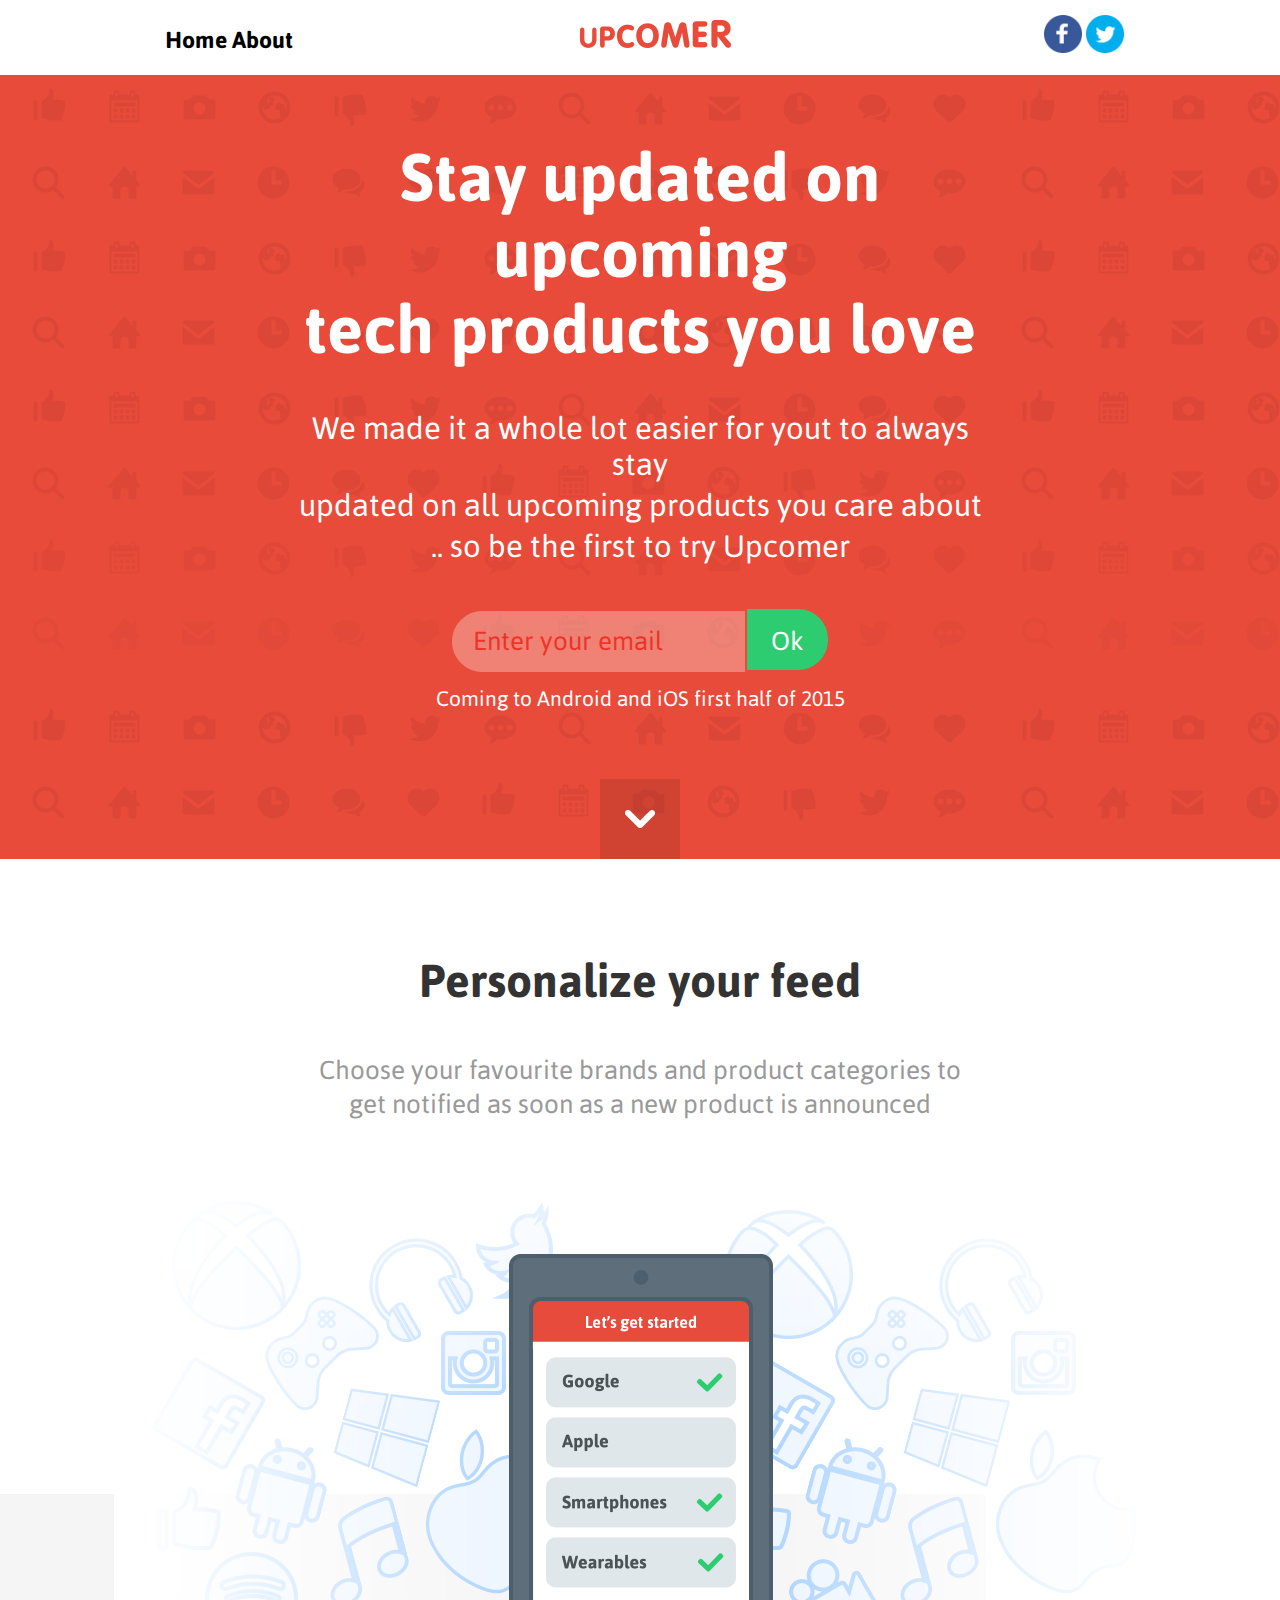
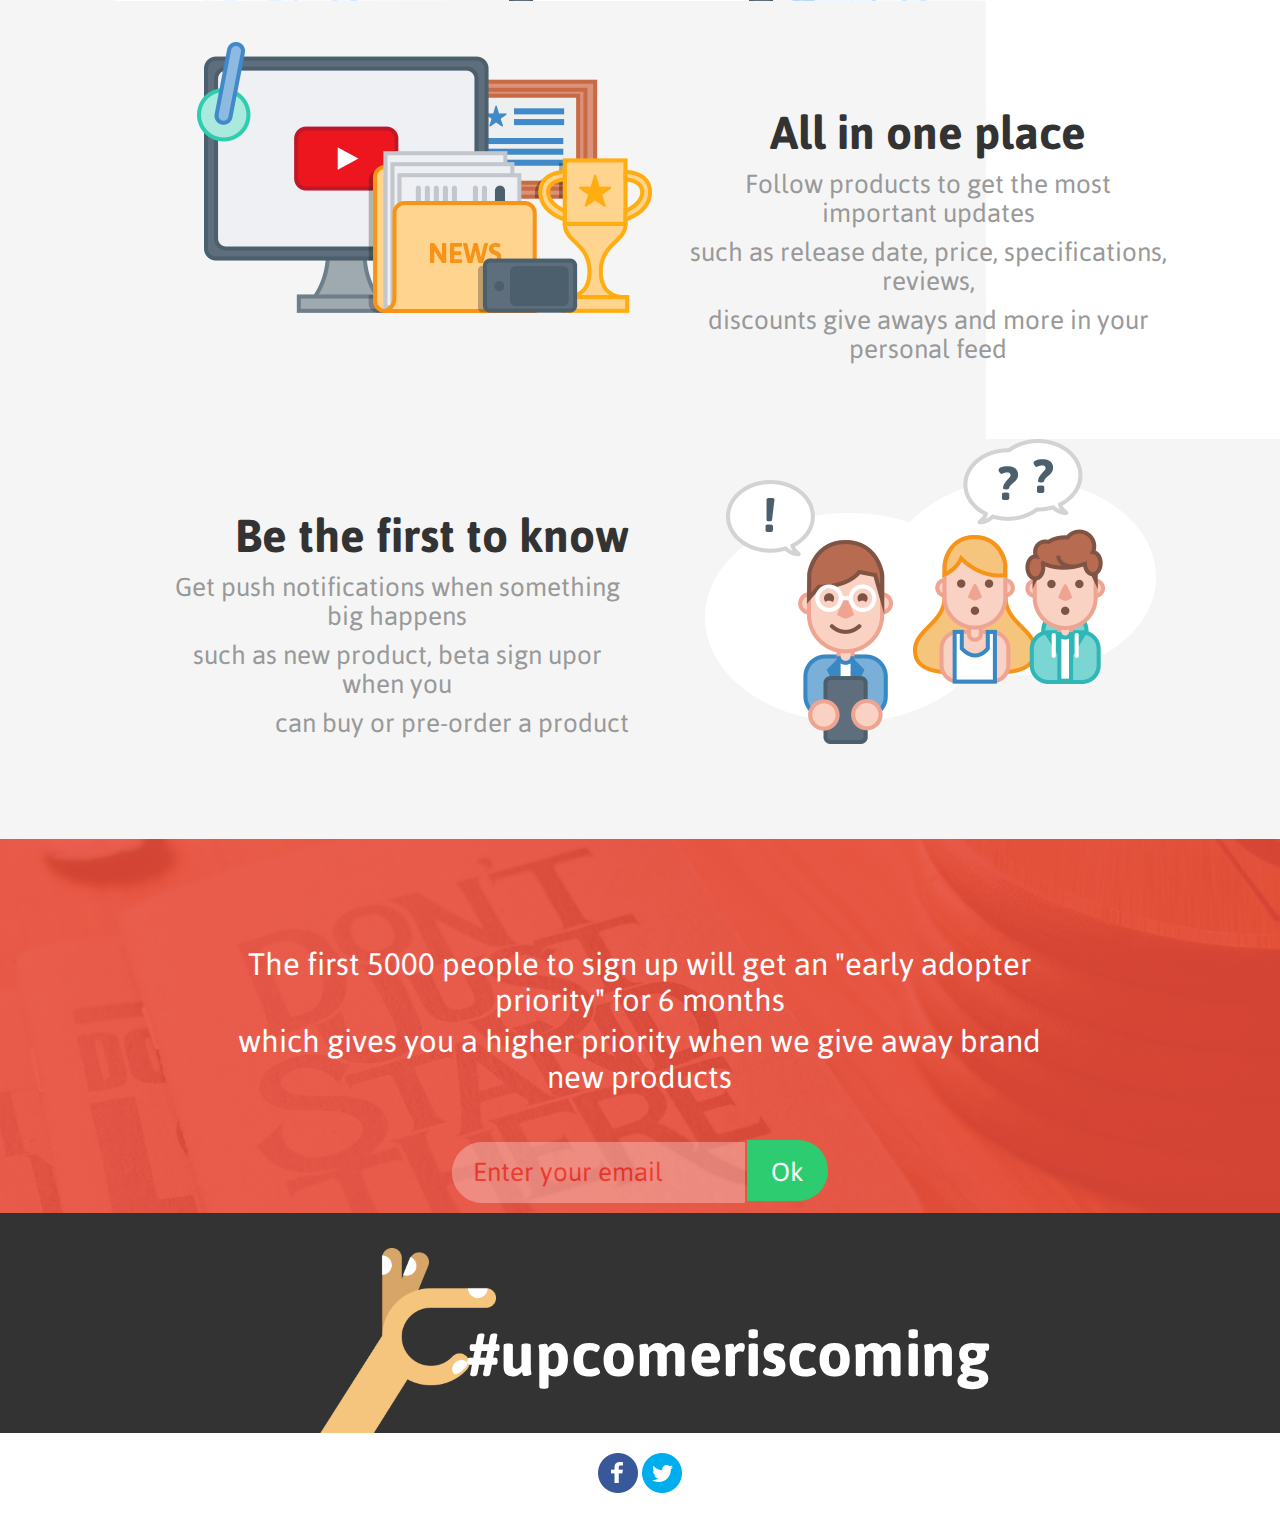
==== index.html @ 9a456ec5 "Files added for upcomer" ====
<!DOCTYPE html PUBLIC "-//W3C//DTD XHTML 1.0 Transitional//EN" "http://www.w3.org/TR/xhtml1/DTD/xhtml1-transitional.dtd">
<html xmlns="http://www.w3.org/1999/xhtml">
	<head>
	  <title>Upcomer</title>  
	  <link rel="stylesheet" href="css/style.css" />  
	</head>

	<body>
		<div id="header">
			<div id="header_button">
				<label class="headerLabelStyle">Home</label>	
				<label class="headerLabelStyle" id="aboutBtn">About</label>
			</div>
			<div id="upcomer_logo">
	          <img src="images/upcomer-logo.png" style="width:100%;max-width:100%;height:auto;">
	        </div>
	        <div id="social_buttons">
	          <img src="images/fb-icon.png" style="width:45%;max-width:100%;height:auto;">
	          <img src="images/tweet-icon.png" style="width:45%;max-width:100%;height:auto;">
	        </div>
		</div>
		<div id="bgDiv">

			<div class="bgTextDiv">
				<p class="bgHeadingStyle">Stay updated on upcoming</p>	
				<p class="bgHeadingStyle">tech products you love</p>
			</div>
			<div class="bgParaDiv">
				<p class="bgParaStyle">We made it a whole lot easier for yout to always stay</p>
				<p class="bgParaStyle">updated on all upcoming products you care about</p>
				<p class="bgParaStyle">.. so be the first to try Upcomer</p>
			</div>
			<div class="txtButtonDiv">
				<input type="text" name="userEmail" id="userEmail"
                                       placeholder="Enter your email" />
                <button id="okButton">Ok</button>
			</div>

			<div class="andrIosTextDiv">
				<p class="andrIosText">Coming to Android and iOS first half of 2015</p>
			</div>
			<div class="downArrowDiv">
				<img src="images/down-arrow.png">
			</div>
		</div>

		<div id="infoDiv">
			<div class="bgTextDiv">
				<p class="personalizeText">Personalize your feed</p>
			</div>
			<div class="bgParaDiv">
				<p class="infoParaText">Choose your favourite brands and product categories to</p>
				<p class="infoParaText">get notified as soon as a new product is announced</p>
			</div>
			<div class="feedImgDiv">
				<img src="images/feed_bg.png">
			</div>
		</div>

		<div id="contentDiv">
			<div class="contetDataDiv">
				<div class="contentImgTextDiv">
					<img src="images/illustration1.png">
				</div>
				<div>
					<div class="allInOneTextDiv">
						<p class="allInOneText">All in one place</p>
						<p class="contentInfoText">Follow products to get the most important updates</p>
						<p class="contentInfoText">such as release date, price, specifications, reviews,</p>
						<p class="contentInfoText">discounts give aways and more in your personal feed</p>
					</div>
				</div>
			</div>
		</div>

		<div id="contentLastDiv">
			<div class="contentLastDataDiv">
				<div>
					<div class="allInOneTextDiv">
						<p class="beThOneText">Be the first to know</p>
						<p class="contentLastInfoText">Get push notifications when something big happens</p>
						<p class="contentLastInfoText">such as new product, beta sign upor when you </p>
						<p class="contentLastInfoText">can buy or pre-order a product</p>
					</div>
				</div>
				<div class="contentImgTextDiv">
					<img src="images/illustration2.png">
				</div>
			</div>
		</div>
		<div id="bottonBgDiv">
			<div class="bottomBgParaDiv">
				<p class="bgParaStyle">The first 5000 people to sign up will get an "early adopter priority" for 6 months</p>
				<p class="bgParaStyle">which gives you a higher priority when we give away brand new products</p>
			</div>
			<div class="txtButtonDiv">
				<input type="text" name="userEmail" id="userEmail"
                                       placeholder="Enter your email" />
                <button id="okButton">Ok</button>
			</div>

			<div class="andrIosTextDiv">
				<p class="andrIosText">Coming to Android and iOS first half of 2015</p>
			</div>
		</div>
		
		<div class="bottomGreyDiv">
			<div id="greyInnerDiv">
				<div id="handImgDiv">
					<img src="images/hand.png" style="height:185px">
				</div>
				<div class="handAreaDiv">
					<p>#upcomeriscoming</p>
				</div>
			</div>
		</div>

		<div class="footer">
			<div class="bgTextDiv">
				<img src="images/fb-icon.png">
		        <img src="images/tweet-icon.png">
			</div>
		</div>
		<script type="text/javascript">
		    document.getElementById("aboutBtn").onclick = function () {
		        location.href = "about.html";
		    };
		</script>
	</body>
</html>
---- css/style.css ----
@font-face {
    font-family: 'AsapRegular';
    font-style: normal;
    font-weight: normal;
    src:url('../fonts/Asap-Regular.ttf');
}
@font-face {
    font-family: 'AsapBold';
    font-style: normal;
    font-weight: normal;
    src:url('../fonts/Asap-Bold.ttf');
}
body {
    width: 100%;
    height: 100%;
    margin: 0;
    padding: 0;
    font-size: 14px;
    background-color: #fff;
}
::-webkit-input-placeholder {
    color:    #ff0000;
}
:-moz-placeholder {
    color:    #ff0000;
}
::-moz-placeholder {
    color:    #ff0000;
}
:-ms-input-placeholder {
    color:    #ff0000;
}
#header{
    background-color: #fff; 
    padding: 0px 15px;
    height: 75px;
}
.headerLabelStyle{
	color: #000;
	font-family: "AsapBold";
	font-size: 1.28em;	
	cursor: pointer;
}
#upcomer_logo{
	float: left;
	position: relative;
	top: 27%;
	left: 35%;
}
#header_button{
	position: relative;
	top: 35%;
	left: 12%;
	float: left;
}
#social_buttons{
	float: left;
	position: relative;
	top: 20%;
	left: 60%;
}
#bgDiv{
	width: 100%;
	background-image: url("../images/bg1_repeat.png");
	padding-top: 5%;
}
.bgTextDiv{
	width: 55%;
	margin: 0 auto;
	text-align: center;
}
.bgHeadingStyle{
	font-family: "AsapBold";
	font-size: 3.71em;
	color: #fff;
	padding: 0px;
	margin: 0px;
}
.bgParaDiv{
	width: 55%;
	margin: 0 auto;
	text-align: center;
	padding-top: 3%;
}
.bgParaStyle{
	font-family: "AsapRegular";
	font-size: 1.71em;
	color: #fff;
	padding: 0px;
	margin: 5px;
}
.txtButtonDiv{
	width: 55%;
	margin: 0 auto;
	text-align: center;
	padding-top: 40px;
	/* float: left; */
	height: 60px;
}
#userEmail{
	/* float: left; */
	width: 269px;
	height: 57px;
	font-family: "AsapRegular";
	font-size: 1.45em;
	-moz-border-radius-topleft: 30px; 
    -webkit-border-top-left-radius: 30px; 
    border-top-left-radius: 30px; 
    -moz-border-radius-bottomleft: 30px; 
    -webkit-border-bottom-left-radius: 30px; 
    border-bottom-left-radius: 30px; 
    border: 1px solid #fff; 
    padding-left:20px;
    opacity: 0.3;

}
#okButton{
	/* float: left; */
	width: 81px;
	height: 61px;
	font-family: "AsapRegular";
	font-size: 1.45em;
	padding: 17px;
	color: #fff;
	background-color: #2ecc71;
	border: 0px;
	-moz-border-radius-topright: 30px; 
    -webkit-border-top-right-radius: 30px; 
    border-top-right-radius: 30px; 
    -moz-border-radius-bottomright: 30px; 
    -webkit-border-bottom-right-radius: 30px; 
    border-bottom-right-radius: 30px; 
	margin-left: -3px;
	cursor: pointer;
}

.andrIosText{
	font-family: "AsapRegular";
	font-size: 1.14em;
	color: #fff;
	padding: 0px;
	margin: 5px;
}
.andrIosTextDiv{
	width: 55%;
	margin: 0 auto;
	text-align: center;
	padding-top: 1%;
}
.downArrowDiv{
	width: 55%;
	margin: 0 auto;
	text-align: center;
	padding-top: 5%;
}
#infoDiv{
	width: 100%;
	height: 545px;
}
.personalizeText{
	font-family: "AsapBold";
	font-size: 2.57em;
	color: #333;
	padding: 0px;
	margin: 5px;
}
#infoDiv{
	padding-top: 7%;
}
.infoParaText{
	font-family: "AsapRegular";
	font-size: 1.42em;
	color: #999;
	padding: 0px;
	margin: 5px;
}
.feedImgDiv{
	width: 100%;
	margin: 0 auto;
	text-align: center;
}
#contentDiv{
	width: 77%;
	height: 545px;
	background-color: #f5f5f5;
}
.contetDataDiv{
	padding-left: 20%;
	width: 100%;
	height: 100%;
	text-align: center;
	padding-top: 15%;
}
.contentImgTextDiv{
	float: left;
}
.contentInfoText{
	font-family: "AsapRegular";
	font-size: 1.42em;
	color: #999;
	padding: 0px;
	margin: 5px;
	float: left;
}
.allInOneTextDiv{
	float: left;
	width: 50%;
	padding-left: 3%;
	padding-top: 6%;
}
.allInOneText{
	font-family: "AsapBold";
	font-size: 2.57em;
	color: #333;
	padding: 0px;
	margin: 5px;
}
.contentLastDataDiv{
	padding-left: 10%;
	width: 85%;
	height: 100%;
	text-align: center;
}
.beThOneText{
	font-family: "AsapBold";
	font-size: 2.57em;
	color: #333;
	padding: 0px;
	margin: 5px;
	float: right;
	padding-right: 13%;
}
.contentLastInfoText{
	font-family: "AsapRegular";
	font-size: 1.42em;
	color: #999;
	padding: 0px;
	margin: 5px;
	float: right;
	padding-right: 13%;
}
#contentLastDiv{
	width: 100%;
	height: 400px;
	background-color: #f5f5f5;
	float: left;
}
#bottonBgDiv{
	float: left;
	width: 100%;
	height: 310px;
	background-image: url("../images/bg2.png");
	padding-top: 5%;
}
.bottomBgParaDiv{
	width: 66%;
	margin: 0 auto;
	text-align: center;
	padding-top: 3%;
}
.bottomGreyDiv{
    background-color: #333;
    color: #fff;
    padding: 35px 0px;
    width: 100%;
    height: 150px;
    float: left;
    font-size: 3.42em;
    font-family: "AsapBold";
    text-align: center;
}
.footer{
    background-color: #fff;
    padding: 20px 0px;
    width: 100%;
    float: left;
}
.emailTxt:-moz-placeholder
{
  color:    #FF0000;
}

.emailTxt::-moz-placeholder 
{
  color:    #FF0000;
}

.emailTxt:-ms-input-placeholder
{
  color:    #FF0000;
}
/*about*/
#aboutHeader{
    background-color: #fff; 
    padding: 0px 15px;
    height: 75px;
    border: 1px solid #BBBDBD; 
}
.aboutFirstContentDiv{
	width: 100%;
	height: 100%;
	padding-top: 50px;
}
.aboutFirstTextDiv{
	float: left;
	width: 50%;
	/* padding-left: 3%; */
}
.aboutFirstPara{
	font-family: "AsapRegular";
	font-size: 1.42em;
	color: #999;
	float: left;
	text-align: left;
}
.whatWeDoText{
	font-family: "AsapBold";
	font-size: 2.57em;
	color: #333;
	padding: 0px;
	margin: 5px;
	float: left;
}
.aboutFirstImgDiv{
	float: left;
	width: 20%;
	padding-top: 15px;
	padding-left: 5%;
}
.aboutBgTextDiv{
	width: 70%;
	height: 300px;
	margin: 0 auto;
	padding-left: 11%;
}
#bookMainDiv{
	width: 100%;
	height: 500px;
}
#bookDivLeft{
	width: 50%;
	height: 100%;
	float: left;
	background-color: #f5f5f5;
}
#bookDivRight{
	width: 49.5%;
	height: 100%;
	float: left;
	padding-left: 0.5%;
}
#rightGreyDiv{
	width: 100%;
	height: 100%;
	background-color: #f5f5f5; 
	float: left;
}
.whiteContentLeftTopDiv{
	width: 60%;
	height: 25%;
	background-color: #fff; 
	border-radius: 15px;
	margin-left: 30%;
	margin-top: 15%;
}
.whiteContentLeftBottomDiv{
	width: 60%;
	height: 25%;
	background-color: #fff; 
	border-radius: 15px;
	margin-left: 30%;
	margin-top: 5%;
}
.whiteContentRightTopDiv{
	width: 60%;
	height: 25%;
	background-color: #fff; 
	border-radius: 15px;
	margin-left: 10%;
	margin-top: 27%;
}
.whiteContentRightBottomDiv{
	width: 60%;
	height: 25%;
	background-color: #fff; 
	border-radius: 15px;
	margin-top: 5%;
	margin-left: 10%;
}
.aboutBoxHeading{
	color: #333;
	font-family: "AsapBold";
	font-size: 1.57em;	
	padding-top: 5%;
	padding-left: 5%;
}
.aboutBoxContent{
	font-family: "AsapRegular";
	font-size: 1.42em;
	color: #999;
	padding-left: 5%;
}
#aboutParaBg{
	width: 100%;
	height: 545px;
	padding-top: 10%;
}
#helloButton{
	/* float: left; */
	width: 310px;
	height: 60px;
	font-family: "AsapRegular";
	font-size: 1.45em;
	padding: 17px;
	color: #fff;
	background-color: #2ecc71;
	border: 0px;
	-moz-border-radius-topright: 30px; 
    -webkit-border-top-right-radius: 30px; 
    border-top-right-radius: 30px; 
    -moz-border-radius-bottomright: 30px; 
    -webkit-border-bottom-right-radius: 30px; 
    border-bottom-right-radius: 30px;
    -moz-border-radius-topleft: 30px; 
    -webkit-border-top-left-radius: 30px; 
    border-top-left-radius: 30px; 
    -moz-border-radius-bottomleft: 30px; 
    -webkit-border-bottom-left-radius: 30px; 
    border-bottom-left-radius: 30px;  
	margin-left: -3px;
	cursor: pointer;
}
.handAreaDiv{
	width: 5%;
	margin: 0 auto;
	text-align: center;
	float: left;
	padding-left: 18%;
	padding-top: 1.5%;
}
#handImgDiv{
	width: 5%;
	float: left;
}
#greyInnerDiv{
	height: 100%;
	width: 50%;
	margin: 0 auto;
	text-align: center;
}

@media screen and (max-width: 1919px){
	body{
		font-size: 18px;
}

@media screen and (max-width: 980px){	
	body {
	    font-size: 8px;
	}
}
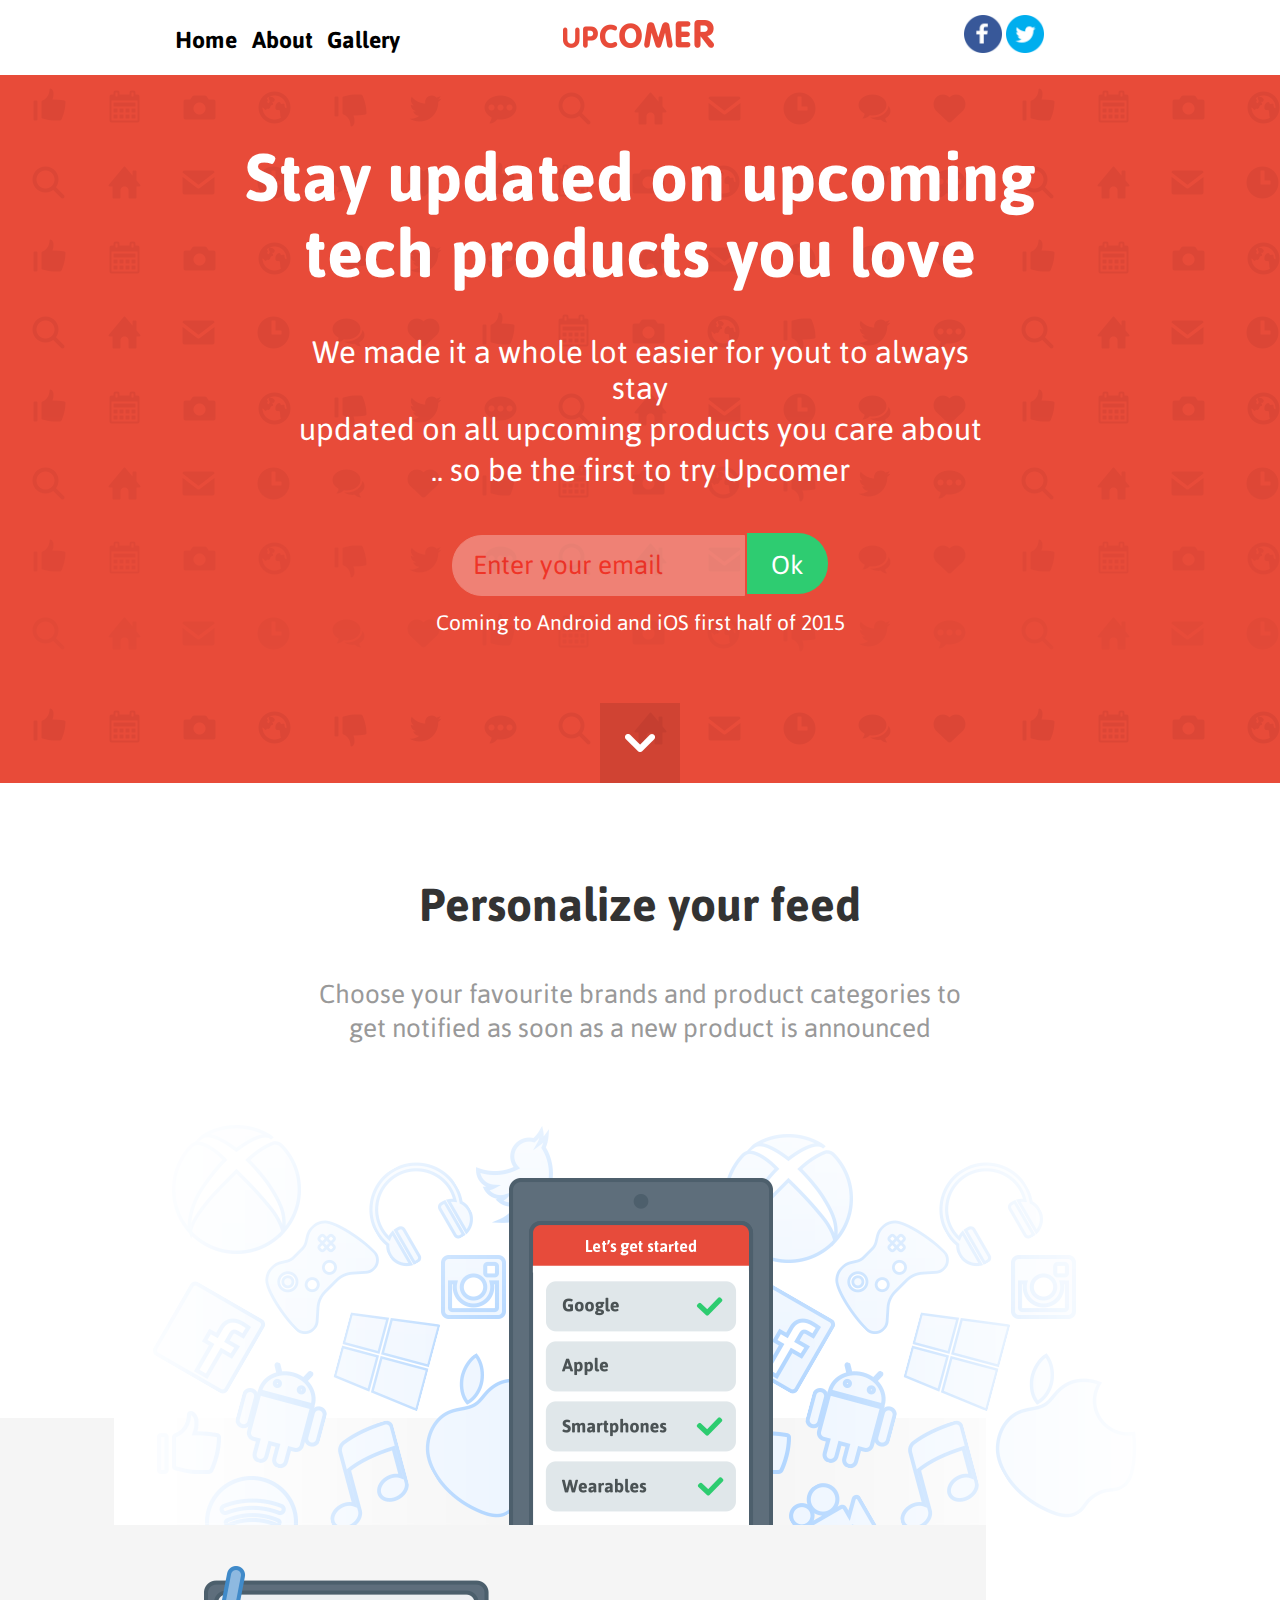
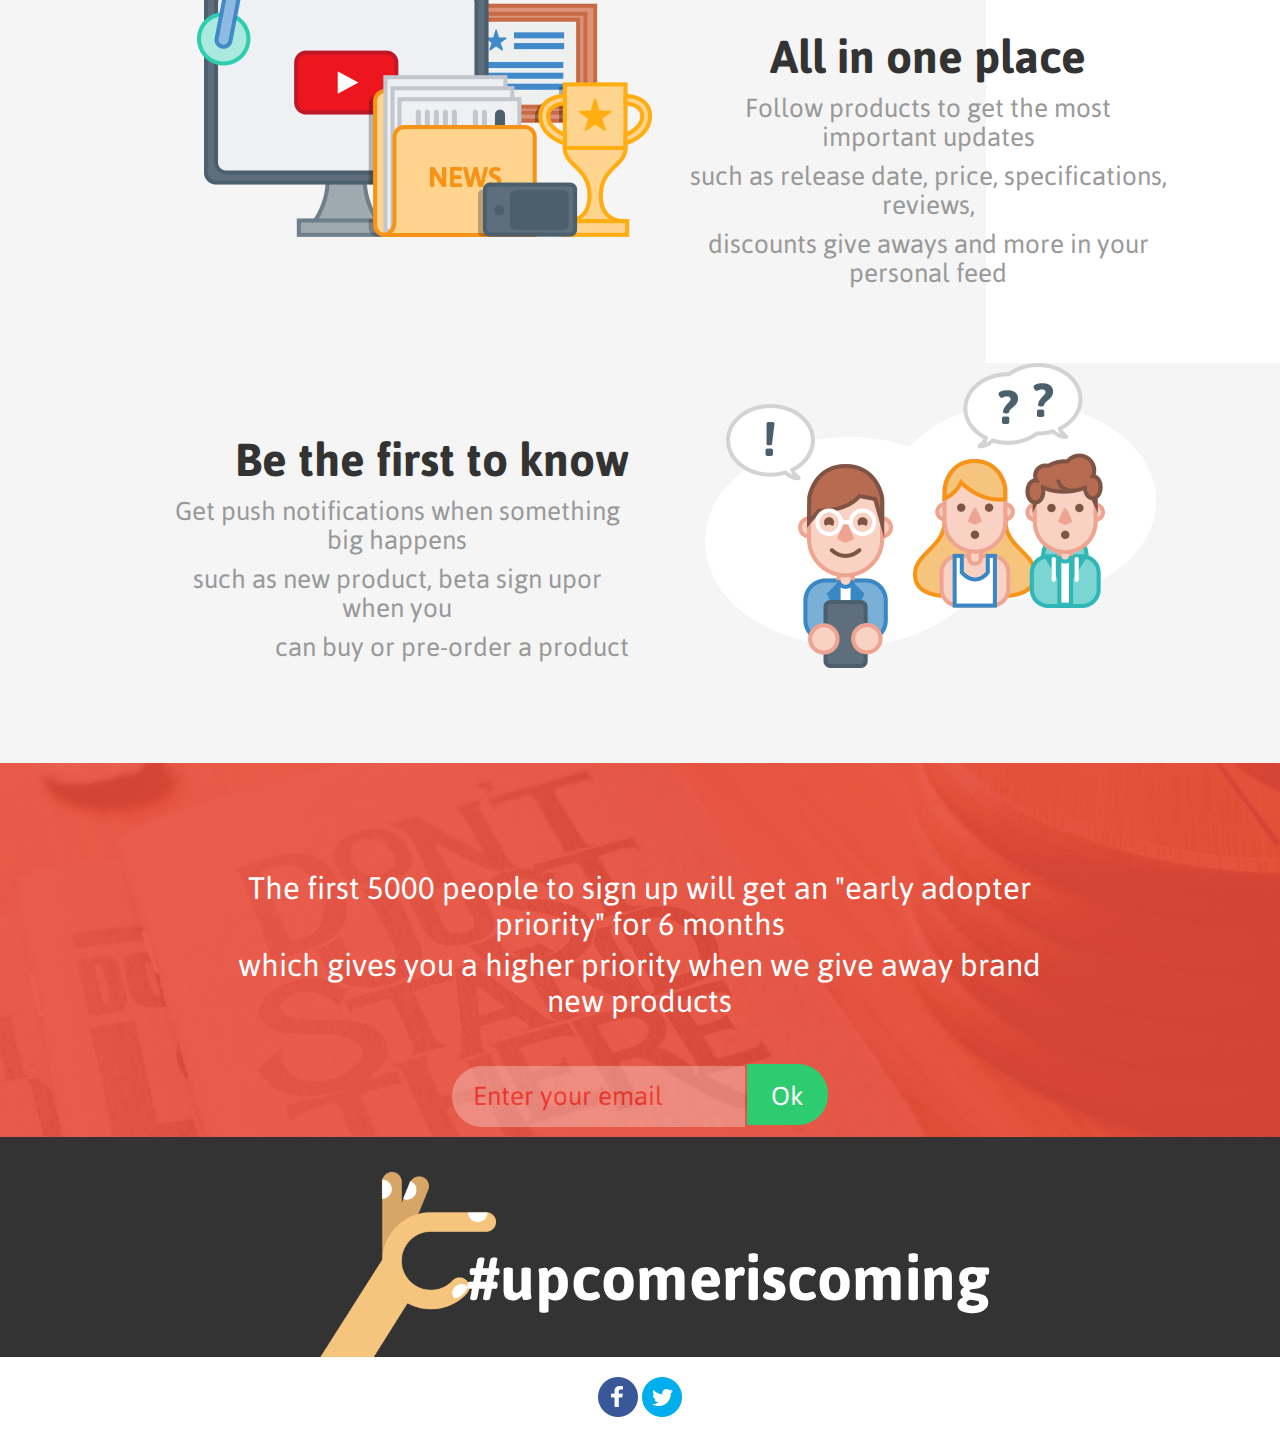
==== commit 8075c8e4: "Included gallery button" ====
--- a/index.html
+++ b/index.html
@@ -10,6 +10,7 @@
 			<div id="header_button">
 				<label class="headerLabelStyle">Home</label>	
 				<label class="headerLabelStyle" id="aboutBtn">About</label>
+				<label class="headerLabelStyle" id="galleryBtn">Gallery</label>
 			</div>
 			<div id="upcomer_logo">
 	          <img src="images/upcomer-logo.png" style="width:100%;max-width:100%;height:auto;">
--- a/css/style.css
+++ b/css/style.css
@@ -36,6 +36,7 @@
     height: 75px;
 }
 .headerLabelStyle{
+	padding-left: 10px;
 	color: #000;
 	font-family: "AsapBold";
 	font-size: 1.28em;	
@@ -45,7 +46,7 @@
 	float: left;
 	position: relative;
 	top: 27%;
-	left: 35%;
+	left: 25%;
 }
 #header_button{
 	position: relative;
@@ -57,7 +58,7 @@
 	float: left;
 	position: relative;
 	top: 20%;
-	left: 60%;
+	left: 45%;
 }
 #bgDiv{
 	width: 100%;
@@ -65,7 +66,7 @@
 	padding-top: 5%;
 }
 .bgTextDiv{
-	width: 55%;
+	width: 100%;
 	margin: 0 auto;
 	text-align: center;
 }
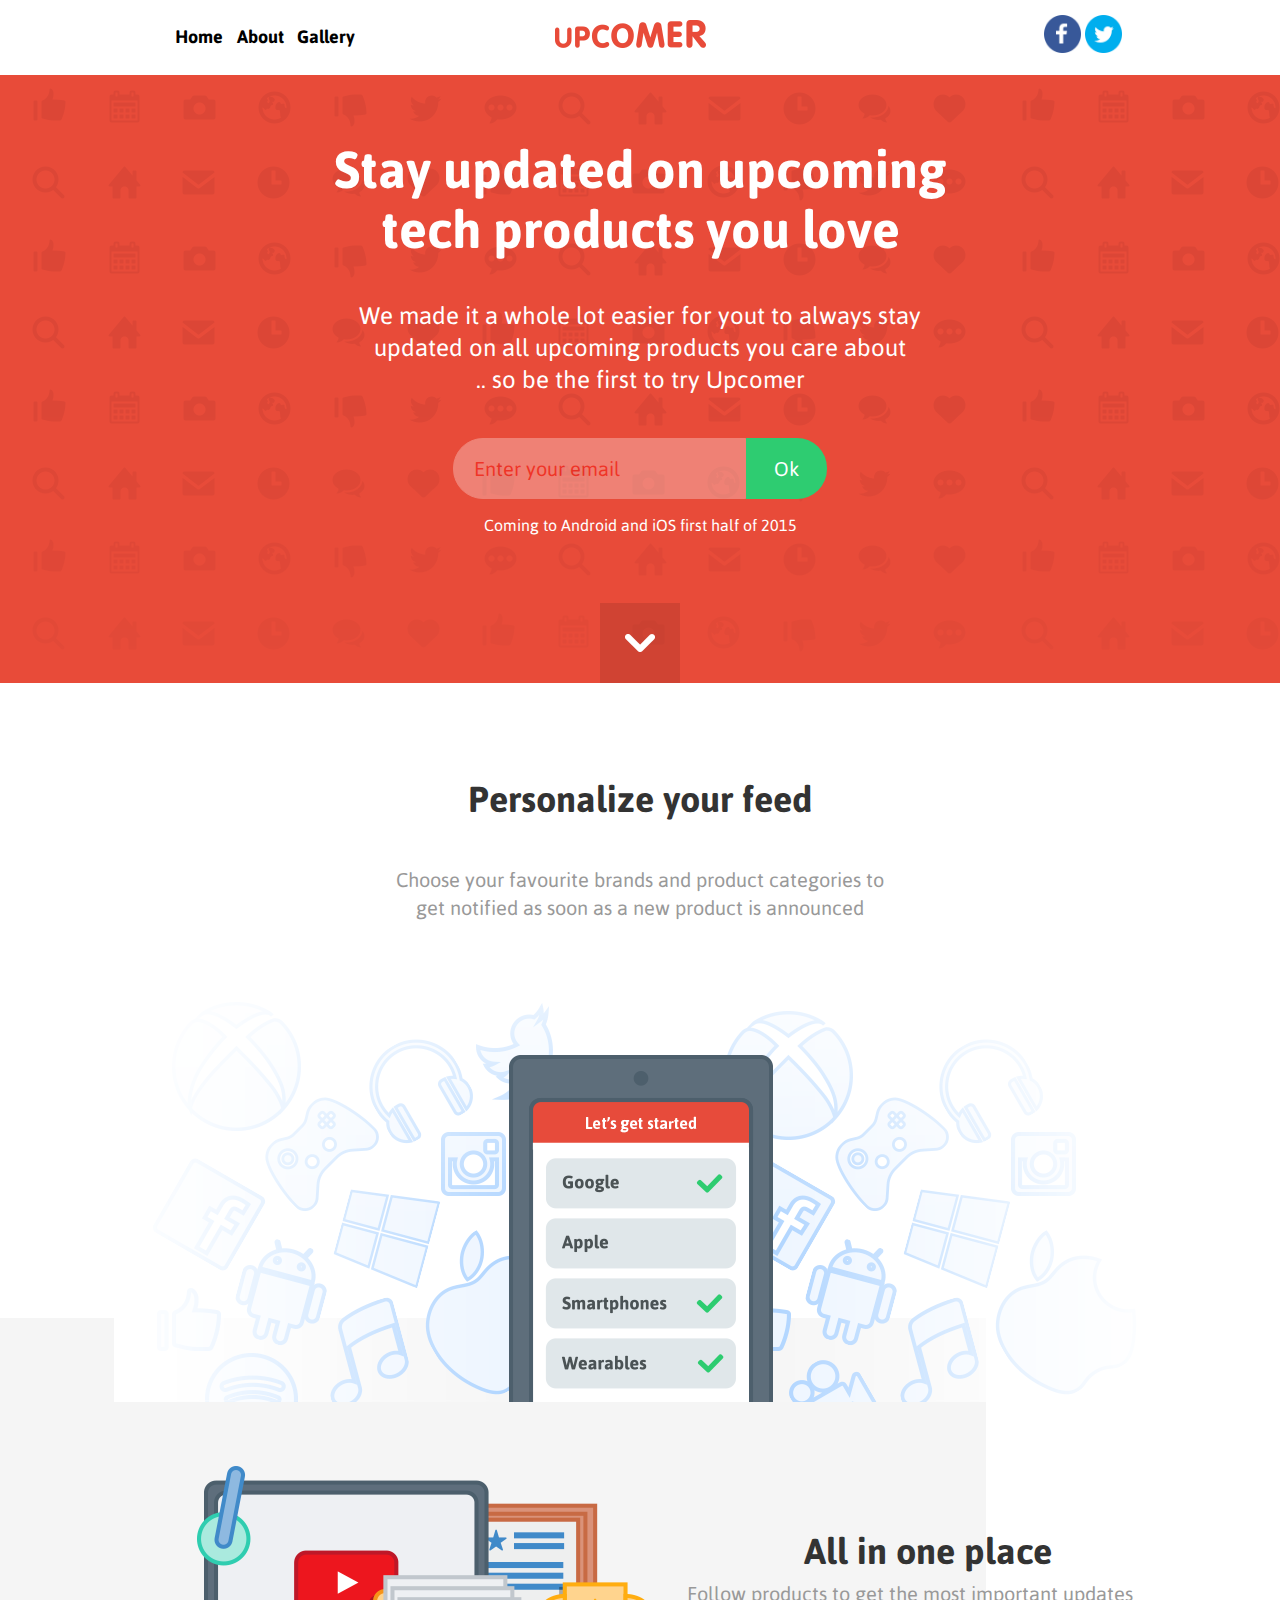
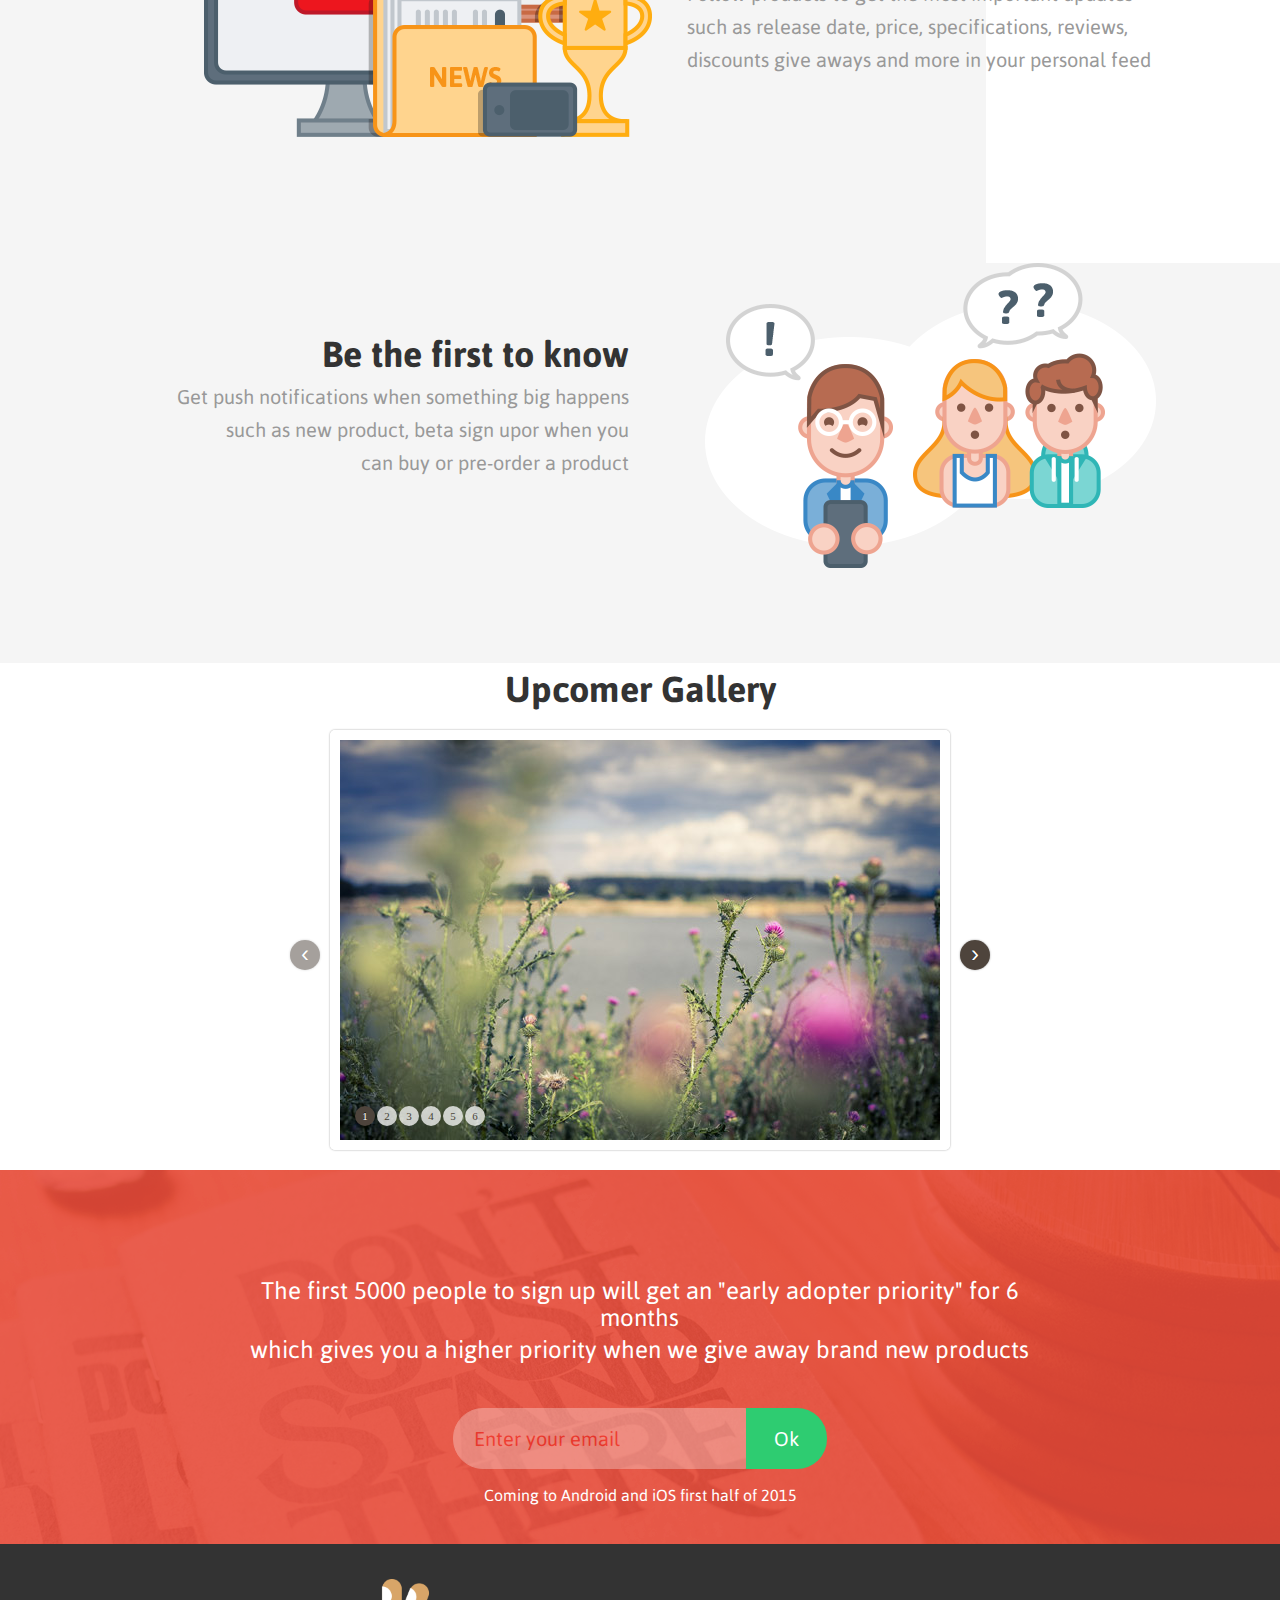
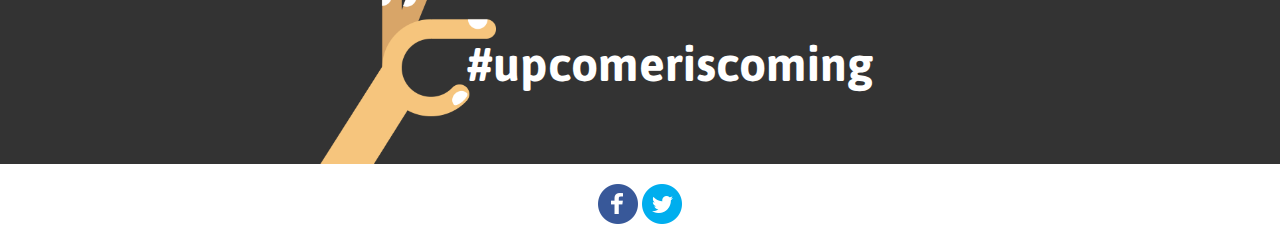
==== commit ec7e73a3: "Included image gallery with scrol on click" ====
--- a/index.html
+++ b/index.html
@@ -3,6 +3,12 @@
 	<head>
 	  <title>Upcomer</title>  
 	  <link rel="stylesheet" href="css/style.css" />  
+	  <link rel="stylesheet" href="css/jcarousel.basic.css" /> 
+	  <script type="text/javascript" src="js/jquery.js"></script>
+	  <script type="text/javascript" src="js/jquery-scrollto.js"></script>
+	   <script type="text/javascript" src="js/jquery.jcarousel.min.js"></script>
+	  <script type="text/javascript" src="js/jcarousel.basic.js"></script>
+	  <script type="text/javascript" src="js/script.js"></script>
 	</head>
 
 	<body>
@@ -41,7 +47,7 @@
 				<p class="andrIosText">Coming to Android and iOS first half of 2015</p>
 			</div>
 			<div class="downArrowDiv">
-				<img src="images/down-arrow.png">
+				<img id="downArrowImage" src="images/down-arrow.png">
 			</div>
 		</div>
 
@@ -89,6 +95,29 @@
 				</div>
 			</div>
 		</div>
+		<div id="galleryDiv" class="wrapper">
+			<div  class="bgGalleryDiv">
+            	<h1  class="personalizeText">Upcomer Gallery</h1>
+			</div>
+            <div  class="jcarousel-wrapper">
+                <div class="jcarousel">
+                    <ul>
+                        <li><img src="images/img1.jpg" width="600" height="400" alt=""></li>
+                        <li><img src="images/img2.jpg" width="600" height="400" alt=""></li>
+                        <li><img src="images/img3.jpg" width="600" height="400" alt=""></li>
+                        <li><img src="images/img4.jpg" width="600" height="400" alt=""></li>
+                        <li><img src="images/img5.jpg" width="600" height="400" alt=""></li>
+                        <li><img src="images/img6.jpg" width="600" height="400" alt=""></li>
+                    </ul>
+                </div>
+				<a href="#" class="jcarousel-control-prev">&lsaquo;</a>
+                <a href="#" class="jcarousel-control-next">&rsaquo;</a>
+                
+                <p class="jcarousel-pagination">
+                    
+                </p>
+            </div>
+        </div>
 		<div id="bottonBgDiv">
 			<div class="bottomBgParaDiv">
 				<p class="bgParaStyle">The first 5000 people to sign up will get an "early adopter priority" for 6 months</p>
--- a/css/style.css
+++ b/css/style.css
@@ -46,7 +46,7 @@
 	float: left;
 	position: relative;
 	top: 27%;
-	left: 25%;
+	left: 28%;
 }
 #header_button{
 	position: relative;
@@ -58,7 +58,7 @@
 	float: left;
 	position: relative;
 	top: 20%;
-	left: 45%;
+	left: 55%;
 }
 #bgDiv{
 	width: 100%;
@@ -66,7 +66,7 @@
 	padding-top: 5%;
 }
 .bgTextDiv{
-	width: 100%;
+	width: 55%;
 	margin: 0 auto;
 	text-align: center;
 }
@@ -153,6 +153,9 @@
 	margin: 0 auto;
 	text-align: center;
 	padding-top: 5%;
+}
+#downArrowImage{
+	cursor: pointer;
 }
 #infoDiv{
 	width: 100%;
@@ -449,10 +452,27 @@
 	margin: 0 auto;
 	text-align: center;
 }
-
+pre {
+  border:1px solid #000;
+  overflow-x:auto;
+  background: #222;
+  color: #fff;
+  text-shadow: none;
+}
+
+.wrapper {
+    width: 100%;
+    margin: auto;
+    float: left;
+}
+.bgGalleryDiv{
+	width: 55%;
+	margin: 0 auto;
+	text-align: center;
+}
 @media screen and (max-width: 1919px){
 	body{
-		font-size: 18px;
+		font-size: 14px;
 }
 
 @media screen and (max-width: 980px){	
--- a/css/jcarousel.basic.css
+++ b/css/jcarousel.basic.css
@@ -0,0 +1,122 @@
+.jcarousel-wrapper {
+    margin: 20px auto;
+    position: relative;
+    border: 10px solid #fff;
+    width: 600px;
+    height: 400px;
+    -webkit-border-radius: 5px;
+       -moz-border-radius: 5px;
+            border-radius: 5px;
+    -webkit-box-shadow: 0 0 2px #999;
+       -moz-box-shadow: 0 0 2px #999;
+            box-shadow: 0 0 2px #999;
+}
+
+
+.jcarousel-wrapper .photo-credits {
+    position: absolute;
+    right: 15px;
+    bottom: 0;
+    font-size: 13px;
+    color: #fff;
+    text-shadow: 0 0 1px rgba(0, 0, 0, 0.85);
+    opacity: .66;
+}
+
+.jcarousel-wrapper .photo-credits a {
+    color: #fff;
+}
+
+/** Carousel **/
+
+.jcarousel {
+    position: relative;
+    overflow: hidden;
+}
+
+.jcarousel ul {
+    width: 20000em;
+    position: relative;
+    list-style: none;
+    margin: 0;
+    padding: 0;
+}
+
+.jcarousel li {
+    float: left;
+}
+
+/** Carousel Controls **/
+
+.jcarousel-control-prev,
+.jcarousel-control-next {
+    position: absolute;
+    top: 200px;
+    width: 30px;
+    height: 30px;
+    text-align: center;
+    background: #4E443C;
+    color: #fff;
+    text-decoration: none;
+    text-shadow: 0 0 1px #000;
+    font: 24px/27px Arial, sans-serif;
+    -webkit-border-radius: 30px;
+       -moz-border-radius: 30px;
+            border-radius: 30px;
+    -webkit-box-shadow: 0 0 2px #999;
+       -moz-box-shadow: 0 0 2px #999;
+            box-shadow: 0 0 2px #999;
+}
+
+.jcarousel-control-prev {
+    left: -50px;
+}
+
+.jcarousel-control-next {
+    right: -50px;
+}
+
+.jcarousel-control-prev:hover span,
+.jcarousel-control-next:hover span {
+    display: block;
+}
+
+.jcarousel-control-prev.inactive,
+.jcarousel-control-next.inactive {
+    opacity: .5;
+    cursor: default;
+}
+
+/** Carousel Pagination **/
+
+.jcarousel-pagination {
+    position: absolute;
+    bottom: 0;
+    left: 15px;
+}
+
+.jcarousel-pagination a {
+    text-decoration: none;
+    display: inline-block;
+    
+    font-size: 11px;
+    line-height: 14px;
+    min-width: 14px;
+    
+    background: #fff;
+    color: #4E443C;
+    border-radius: 14px;
+    padding: 3px;
+    text-align: center;
+    
+    margin-right: 2px;
+    
+    opacity: .75;
+}
+
+.jcarousel-pagination a.active {
+    background: #4E443C;
+    color: #fff;
+    opacity: 1;
+    text-shadow: 0 -1px 0 rgba(0, 0, 0, 0.75);
+}